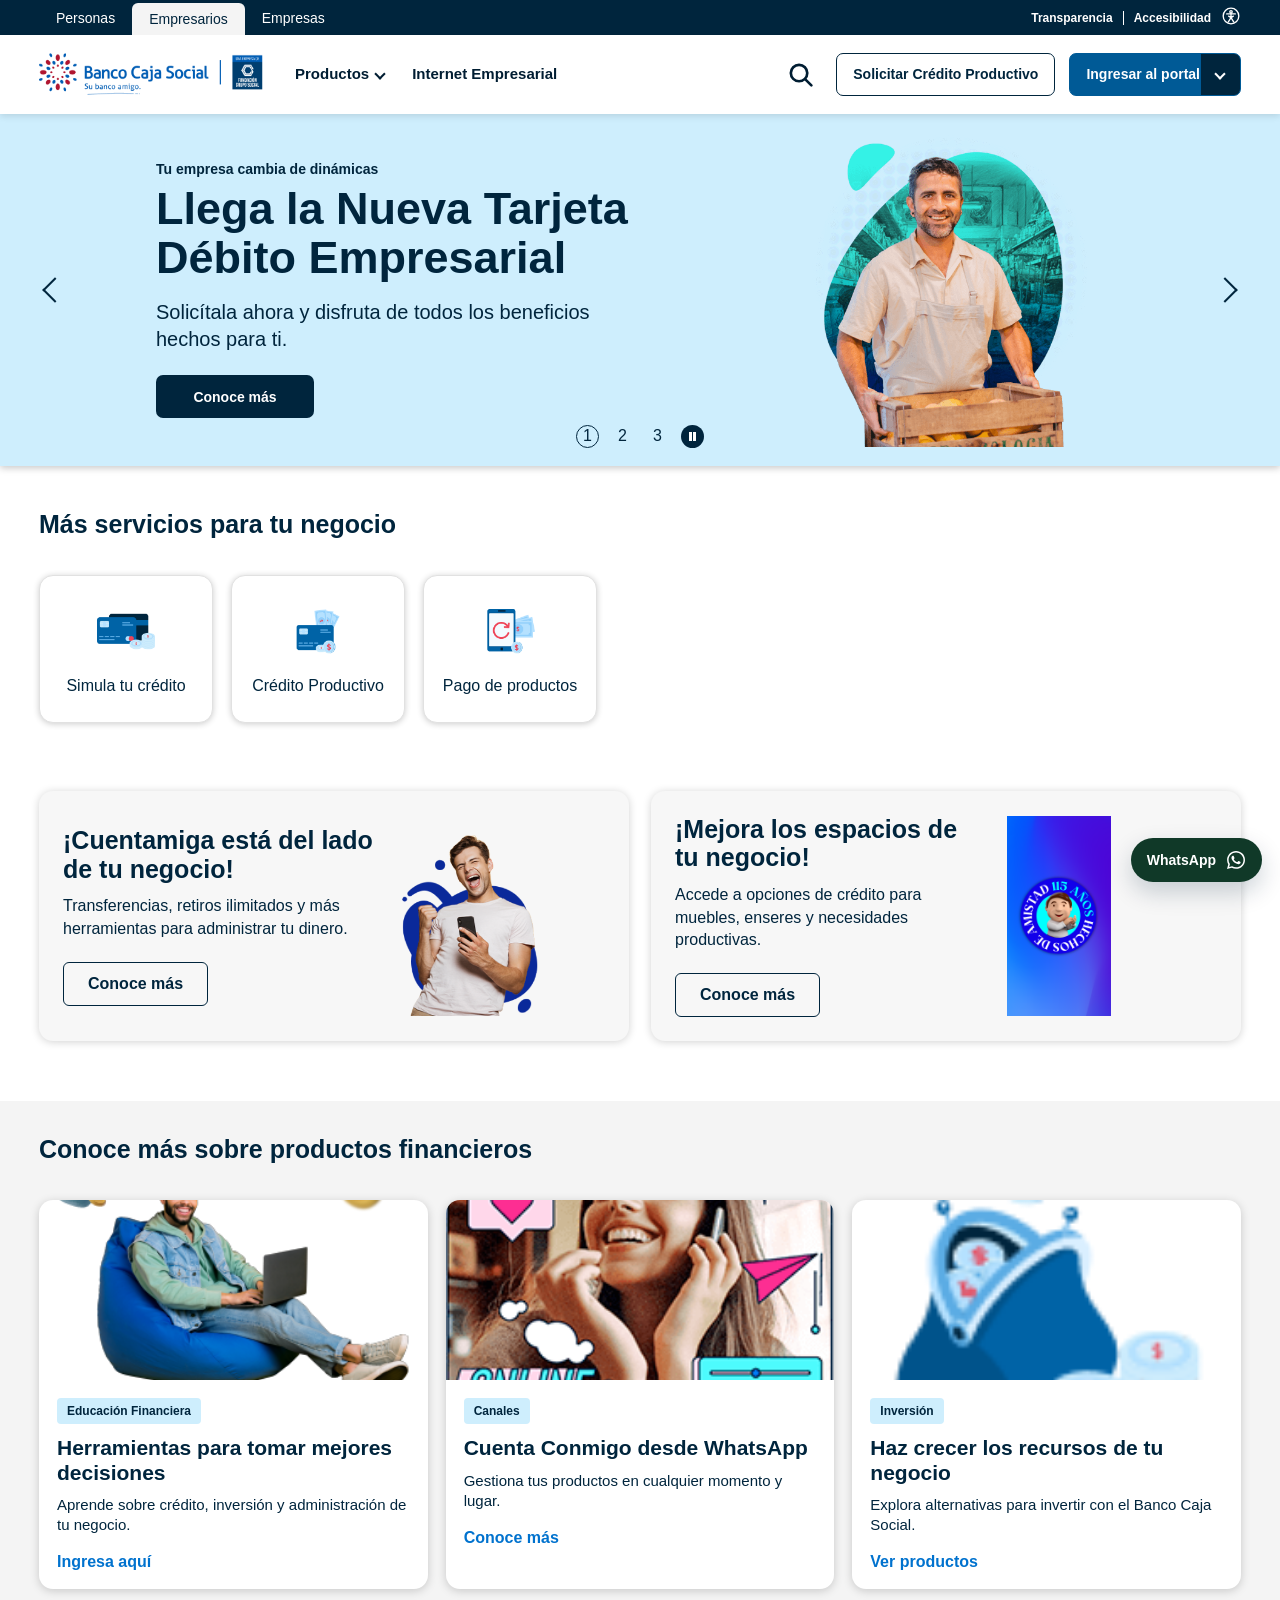
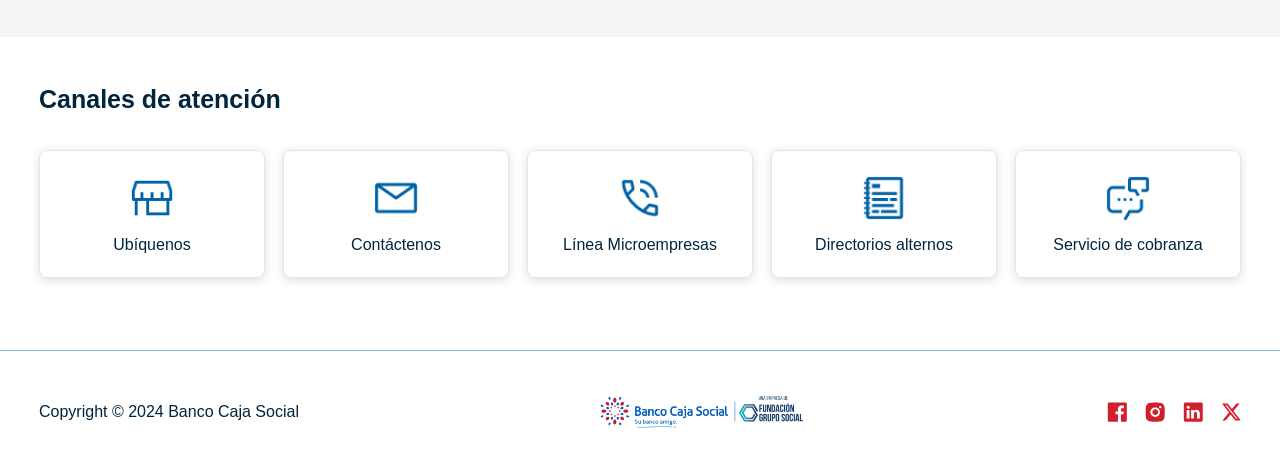
==== pages/empresarios.html @ c1ce2071 "Login y mas paginas" ====
<!DOCTYPE html>
<html lang="es-CO">
<head>
  <meta charset="UTF-8">
  <meta name="viewport" content="width=device-width, initial-scale=1.0">
  <meta name="description" content="Productos financieros para negocios y emprendedores del Banco Caja Social.">
  <title>Productos financieros para negocios y emprendedores</title>
  <link rel="icon" type="image/webp" href="../Images/iso-ban-caja-social.webp">
  <link rel="stylesheet" href="empresarios.css">
</head>
<body>
  <header class="business-header">
    <div class="topbar">
      <div class="container topbar-content">
        <nav class="audience-tabs" aria-label="Tipo de cliente">
          <a class="tab" href="../index.html">Personas</a>
          <a class="tab active" href="empresarios.html">Empresarios</a>
          <a class="tab" href="empresas.html">Empresas</a>
        </nav>

        <div class="topbar-links">
          <a href="#">Transparencia</a>
          <a href="#">Accesibilidad</a>
          <span class="accessibility-icon" aria-hidden="true">
            <svg viewBox="0 0 24 24">
              <circle cx="12" cy="12" r="9.4"></circle>
              <circle cx="12" cy="6.9" r="1.45"></circle>
              <path d="M6.8 9.5h10.4M12 8.8v5.1m0 0-3.2 5.1m3.2-5.1 3.2 5.1m-3.2-5.1-2.8-1.8m2.8 1.8 2.8-1.8"></path>
            </svg>
          </span>
        </div>
      </div>
    </div>

    <nav class="main-nav">
      <div class="container nav-layout">
        <a class="brand" href="empresarios.html">
          <img src="../Images/Logo_type2.png" alt="Banco Caja Social">
        </a>

        <button class="menu-toggle" type="button" aria-expanded="false" aria-controls="business-menu">
          <span>Menú</span>
          <i aria-hidden="true"></i>
        </button>

        <div class="nav-menu" id="business-menu">
          <ul class="primary-links">
            <li class="has-mega">
              <button type="button" class="nav-link">Productos <span aria-hidden="true"></span></button>
              <div class="mega-menu">
                <div class="mega-layout">
                  <div class="mega-categories">
                    <a class="active" href="#">Pagos y Recaudos</a>
                    <a href="#">Cuentas Bancarias</a>
                    <a href="#">Crédito Microempresa</a>
                    <a href="#">Inversión</a>
                    <a href="#">Seguros</a>
                    <a href="#">Tarjetas de Crédito</a>
                  </div>
                  <div class="mega-products">
                    <a href="#">Recaudo</a>
                    <a href="#">Adquirencia</a>
                    <a href="#">Pagos a Terceros</a>
                    <a href="#">Pagos de Nómina</a>
                    <a href="#">Ver todos los productos</a>
                  </div>
                  <img src="../Images/imagen-menu-personas.png" alt="">
                </div>
              </div>
            </li>
            <li><a class="nav-link" href="#">Internet Empresarial</a></li>
          </ul>

          <div class="nav-actions">
            <button class="search-button" type="button" aria-label="Buscar">
              <svg viewBox="0 0 24 24" aria-hidden="true">
                <circle cx="10.8" cy="10.8" r="6.8"></circle>
                <path d="m16 16 5 5"></path>
              </svg>
            </button>
            <a class="btn btn-outline" href="#">Solicitar Crédito Productivo</a>
            <div class="portal-dropdown">
              <button class="btn btn-primary" type="button" aria-expanded="false">
                Ingresar al portal
                <span aria-hidden="true"></span>
              </button>
              <ul>
                <li><a href="portal-personas.html">Ingresar a portal personas</a></li>
                <li><a href="portal-personas-anterior.html">Ingresar a portal empresas</a></li>
              </ul>
            </div>
          </div>
        </div>
      </div>
    </nav>
  </header>

  <main>
    <section class="hero-carousel" aria-label="Promociones para empresarios">
      <div class="hero-track">
        <article class="hero-slide active hero-blue">
          <div class="container hero-layout">
            <div class="hero-media">
              <img src="../Images/Banner2.png" alt="Empresario con caja de productos">
            </div>
            <div class="hero-copy">
              <p>Tu empresa cambia de dinámicas</p>
              <h1>Llega la Nueva Tarjeta Débito Empresarial</h1>
              <span>Solicítala ahora y disfruta de todos los beneficios hechos para ti.</span>
              <a class="btn btn-dark" href="#">Conoce más</a>
            </div>
          </div>
        </article>

        <article class="hero-slide hero-indigo">
          <div class="container hero-layout">
            <div class="hero-media">
              <img src="../Images/1108-dest-compra-de-cartera.png" alt="Cliente de crédito productivo">
            </div>
            <div class="hero-copy">
              <p>Crédito Productivo</p>
              <h1>Para que tu negocio siga creciendo</h1>
              <span>Accede a financiación y transforma tus metas en logros reales.</span>
              <a class="btn btn-dark" href="#">¡Inicia tu solicitud!</a>
            </div>
          </div>
        </article>

        <article class="hero-slide hero-yellow">
          <div class="container hero-layout">
            <div class="hero-media">
              <img src="../Images/cuentas.png" alt="Producto financiero para negocios">
            </div>
            <div class="hero-copy">
              <p>Cuentas Bancarias</p>
              <h1>¡Cuentamiga está del lado de tu negocio!</h1>
              <span>Transferencias, retiros ilimitados y más servicios para tu operación.</span>
              <a class="btn btn-dark" href="#">Conoce más</a>
            </div>
          </div>
        </article>
      </div>

      <button class="carousel-arrow prev" type="button" aria-label="Anterior"></button>
      <button class="carousel-arrow next" type="button" aria-label="Siguiente"></button>
      <div class="carousel-indicators" aria-label="Cambiar diapositiva">
        <button class="active" type="button" aria-label="Diapositiva 1">1</button>
        <button type="button" aria-label="Diapositiva 2">2</button>
        <button type="button" aria-label="Diapositiva 3">3</button>
        <button class="pause" type="button" aria-label="Pausar carrusel"><span></span></button>
      </div>
    </section>

    <section class="container services-section">
      <h2>Más servicios para tu negocio</h2>
      <div class="quick-grid">
        <a class="quick-card" href="#">
          <img src="../Images/cuentas.png" alt="">
          <span>Simula tu crédito</span>
        </a>
        <a class="quick-card" href="#">
          <img src="../Images/cuentamiga.png" alt="">
          <span>Crédito Productivo</span>
        </a>
        <a class="quick-card" href="#">
          <img src="../Images/Recargas-PSE.png" alt="">
          <span>Pago de productos</span>
        </a>
      </div>
    </section>

    <section class="container business-cards">
      <article class="feature-card">
        <div>
          <h2>¡Cuentamiga está del lado de tu negocio!</h2>
          <p>Transferencias, retiros ilimitados y más herramientas para administrar tu dinero.</p>
          <a class="outline-link" href="#">Conoce más</a>
        </div>
        <img src="../Images/1109-banpubli-recargas-pse.png" alt="Persona usando servicios digitales">
      </article>

      <article class="feature-card">
        <div>
          <h2>¡Mejora los espacios de tu negocio!</h2>
          <p>Accede a opciones de crédito para muebles, enseres y necesidades productivas.</p>
          <a class="outline-link" href="#">Conoce más</a>
        </div>
        <img src="../Images/1901-cardgr-115anos.png" alt="Emprendedores y clientes del banco">
      </article>
    </section>

    <section class="more-info">
      <div class="container">
        <h2>Conoce más sobre productos financieros</h2>
        <div class="info-grid">
          <article class="info-card">
            <img src="../Images/Recom-pq-amigos-de-las-finanzas.png" alt="">
            <div>
              <span>Educación Financiera</span>
              <h3>Herramientas para tomar mejores decisiones</h3>
              <p>Aprende sobre crédito, inversión y administración de tu negocio.</p>
              <a href="#">Ingresa aquí</a>
            </div>
          </article>
          <article class="info-card">
            <img src="../Images/2611-recom-pq-whatsapp.png" alt="">
            <div>
              <span>Canales</span>
              <h3>Cuenta Conmigo desde WhatsApp</h3>
              <p>Gestiona tus productos en cualquier momento y lugar.</p>
              <a href="#">Conoce más</a>
            </div>
          </article>
          <article class="info-card">
            <img src="../Images/cdt.png" alt="">
            <div>
              <span>Inversión</span>
              <h3>Haz crecer los recursos de tu negocio</h3>
              <p>Explora alternativas para invertir con el Banco Caja Social.</p>
              <a href="#">Ver productos</a>
            </div>
          </article>
        </div>
      </div>
    </section>

    <section class="container channels-section">
      <h2>Canales de atención</h2>
      <div class="channel-grid">
        <a class="channel-card" href="#"><img src="../Images/ubiquenos.png" alt=""><span>Ubíquenos</span></a>
        <a class="channel-card" href="#"><img src="../Images/contactenos.png" alt=""><span>Contáctenos</span></a>
        <a class="channel-card" href="#"><img src="../Images/lineas-de-atencion.png" alt=""><span>Línea Microempresas</span></a>
        <a class="channel-card" href="#"><img src="../Images/directorios-alternos.png" alt=""><span>Directorios alternos</span></a>
        <a class="channel-card" href="#"><img src="../Images/lineas-de-cobranza.png" alt=""><span>Servicio de cobranza</span></a>
      </div>
    </section>
  </main>

  <footer class="business-footer">
    <div class="container footer-layout">
      <p>Copyright © 2024 Banco Caja Social</p>
      <img src="../Images/Logo-Banco-Caja-Social.png" alt="Banco Caja Social">
      <div class="footer-social" aria-label="Redes sociales">
        <a href="#"><img src="../Images/Logo_Facebook.svg" alt="Facebook"></a>
        <a href="#"><img src="../Images/Logo_instagram.svg" alt="Instagram"></a>
        <a href="#"><img src="../Images/Logo_linkendin.svg" alt="LinkedIn"></a>
        <a href="#"><img src="../Images/Logo_twitter.svg" alt="X"></a>
      </div>
    </div>
  </footer>

  <a class="whatsapp-button" href="https://api.whatsapp.com/send?phone=573176436683&text=Hola%2C+necesito+ayuda+" target="_blank" rel="noopener" aria-label="Abrir WhatsApp Banco Caja Social">
    <span>WhatsApp</span>
    <img src="../Images/whatsapp-logo.svg" alt="">
  </a>

  <script src="empresarios.js"></script>
</body>
</html>
---- pages/empresarios.css ----
@font-face{font-family:'Poppins';font-style:normal;font-weight:400;src:local('Poppins'),url('https://fonts.cdnfonts.com/s/16009/Poppins-Regular.woff') format('woff')}
@font-face{font-family:'Poppins';font-style:normal;font-weight:600;src:local('Poppins'),url('https://fonts.cdnfonts.com/s/16009/Poppins-SemiBold.woff') format('woff')}
@font-face{font-family:'Poppins';font-style:normal;font-weight:700;src:local('Poppins'),url('https://fonts.cdnfonts.com/s/16009/Poppins-Bold.woff') format('woff')}
:root{--ink:#00253d;--blue:#005a96;--cyan:#ceeefd;--indigo:#d4e0f9;--yellow:#fef3c7;--paper:#f4f4f4;--line:#d9e1e6}
*{box-sizing:border-box}
body{margin:0;color:var(--ink);font-family:'Poppins',Arial,sans-serif;background:#fff}
a{color:inherit;text-decoration:none}
img{max-width:100%;display:block}
button{font:inherit}
.container{width:min(1202px,calc(100% - 48px));margin:0 auto}
.business-header{position:sticky;top:0;z-index:1000;background:#fff}
.topbar{min-height:35px;background:var(--ink);color:#fff}
.topbar-content{min-height:35px;display:flex;align-items:flex-end;justify-content:space-between}
.audience-tabs,.topbar-links,.nav-actions{display:flex;align-items:center}
.audience-tabs{align-self:stretch}
.tab{display:flex;align-items:center;padding:0 17px;color:#fff;font-size:14px;font-weight:500}
.tab.active{align-self:flex-end;min-height:32px;color:var(--ink);background:#f4f4f4;border-radius:6px 6px 0 0}
.topbar-links{min-height:35px;gap:10px;font-size:12px;font-weight:600}
.topbar-links a+a{padding-left:10px;border-left:1px solid #fff}
.accessibility-icon svg{width:20px;height:20px;fill:none;stroke:currentColor;stroke-width:1.6;stroke-linecap:round;stroke-linejoin:round}
.main-nav{min-height:70px;background:#fff;box-shadow:0 2px 7px rgba(0,0,0,.12)}
.nav-layout{min-height:70px;display:flex;align-items:center;gap:32px}
.brand img{width:224px}
.nav-menu{flex:1;display:flex;align-items:center;justify-content:space-between;gap:24px}
.primary-links{display:flex;align-items:center;gap:28px;margin:0;padding:0;list-style:none}
.nav-link{display:inline-flex;align-items:center;gap:7px;padding:0;color:#001d32;background:transparent;border:0;font-size:15px;font-weight:600;cursor:pointer}
.nav-link span,.portal-dropdown button span{width:8px;height:8px;border-right:2px solid currentColor;border-bottom:2px solid currentColor;transform:rotate(45deg)}
.has-mega{position:static}
.mega-menu{display:none;position:absolute;top:105px;left:0;width:100%;background:#fff;box-shadow:0 8px 18px rgba(0,0,0,.18)}
.has-mega:hover .mega-menu{display:block}
.mega-layout{width:min(1202px,calc(100% - 48px));min-height:330px;display:grid;grid-template-columns:300px 1fr 310px;gap:36px;margin:0 auto;padding:36px 0}
.mega-categories{display:flex;flex-direction:column;gap:4px;padding-right:28px;border-right:1px solid var(--ink)}
.mega-categories a{min-height:38px;display:flex;align-items:center;padding:0 18px;border-radius:5px;font-size:15px;font-weight:600}
.mega-categories a.active{background:var(--cyan)}
.mega-products{display:grid;grid-template-columns:1fr 1fr;align-content:start;gap:22px 38px;padding-top:8px}
.mega-products a{font-size:15px;font-weight:500}
.mega-products a:last-child{color:#0072ce;text-decoration:underline}
.mega-layout img{align-self:end}
.nav-actions{gap:14px}
.search-button{width:44px;height:44px;display:grid;place-items:center;background:#fff;border:0;color:#001d32}
.search-button svg{width:29px;height:29px;fill:none;stroke:currentColor;stroke-width:2.2;stroke-linecap:round;stroke-linejoin:round}
.btn{min-height:43px;display:inline-flex;align-items:center;justify-content:center;border-radius:7px;padding:10px 16px;font-size:14px;font-weight:700}
.btn-outline{border:1px solid var(--ink);background:#fff}
.btn-primary{gap:16px;color:#fff;background:linear-gradient(to right,#005a96 0,#005a96 calc(100% - 39px),var(--ink) calc(100% - 39px),var(--ink) 100%);border:1px solid #005a96}
.single-login{min-width:156px;background:#005a96}
.portal-dropdown{position:relative}
.portal-dropdown ul{display:none;position:absolute;right:0;top:43px;width:224px;margin:0;padding:0;list-style:none;background:#fff;border:1px solid #9a9a9a;border-radius:0 0 6px 6px;overflow:hidden}
.portal-dropdown.open ul{display:block}
.portal-dropdown li+li{border-top:1px solid #9a9a9a}
.portal-dropdown a{display:block;padding:12px 15px;color:var(--ink);font-size:15px;font-weight:600;line-height:1.15}
.menu-toggle{display:none}
.hero-carousel{position:relative;background:var(--cyan);box-shadow:0 2px 7px rgba(0,0,0,.22)}
.hero-slide{display:none;min-height:352px}
.hero-slide.active{display:block}
.hero-blue{background:var(--cyan)}
.hero-indigo{background:var(--indigo)}
.hero-yellow{background:var(--yellow)}
.hero-layout{height:352px;display:grid;grid-template-columns:minmax(430px,540px) minmax(340px,450px);align-items:center;justify-content:center;gap:62px}
.hero-media{order:2}
.hero-media img{max-height:315px;object-fit:contain;margin:0 auto}
.hero-copy{order:1;padding-left:42px}
.hero-copy p{margin:0 0 8px;font-size:14px;font-weight:600}
.hero-copy h1{max-width:540px;margin:0 0 17px;font-size:45px;line-height:1.08;font-weight:700}
.hero-copy span{display:block;max-width:560px;margin:0 0 23px;font-size:20px;line-height:1.32}
.btn-dark{min-width:158px;color:#fff;background:var(--ink)}
.carousel-arrow{position:absolute;top:50%;width:18px;height:18px;background:transparent;border:0;border-top:2px solid var(--ink);border-right:2px solid var(--ink);cursor:pointer}
.carousel-arrow.prev{left:46px;transform:translateY(-50%) rotate(-135deg)}
.carousel-arrow.next{right:46px;transform:translateY(-50%) rotate(45deg)}
.carousel-indicators{position:absolute;left:50%;bottom:18px;display:flex;align-items:center;gap:12px;transform:translateX(-50%)}
.carousel-indicators button:not(.pause){width:23px;height:23px;border:1px solid transparent;border-radius:50%;background:transparent;color:var(--ink);cursor:pointer}
.carousel-indicators button.active{border-color:var(--ink)}
.pause{width:23px;height:23px;display:grid;place-items:center;border:0;border-radius:50%;background:var(--ink);color:#fff;cursor:pointer}
.pause span{width:7px;height:9px;border-left:3px solid currentColor;border-right:3px solid currentColor}
.services-section{padding:44px 0 48px}
.services-section h2,.more-info h2,.channels-section h2{margin:0 0 36px;font-size:25px;font-weight:700}
.quick-grid{display:grid;grid-template-columns:repeat(3,174px);gap:18px}
.quick-card{height:148px;display:flex;flex-direction:column;align-items:center;justify-content:center;gap:16px;text-align:center;background:#fff;border:1px solid #e1e1e1;border-radius:14px;box-shadow:0 1px 6px rgba(0,0,0,.2)}
.quick-card img{width:58px;height:58px;object-fit:contain}
.quick-card span{font-size:16px}
.business-cards{display:grid;grid-template-columns:1fr 1fr;gap:22px;padding:20px 0 60px}
.feature-card{min-height:245px;display:grid;grid-template-columns:1fr 210px;gap:20px;align-items:center;padding:24px;background:#f7f7f7;border-radius:14px;box-shadow:0 1px 8px rgba(0,0,0,.18)}
.feature-card h2{margin:0 0 12px;font-size:25px;line-height:1.15}
.feature-card p{margin:0 0 22px;font-size:16px;line-height:1.4}
.feature-card img{max-height:200px;object-fit:contain}
.outline-link{min-height:44px;display:inline-flex;align-items:center;justify-content:center;padding:0 24px;border:1px solid var(--ink);border-radius:6px;font-weight:600}
.more-info{padding:34px 0 48px;background:var(--paper)}
.company-more{padding-top:56px}
.info-grid{display:grid;grid-template-columns:repeat(3,1fr);gap:18px}
.info-card{overflow:hidden;background:#fff;border-radius:14px;box-shadow:0 2px 10px rgba(0,0,0,.18)}
.info-card img{width:100%;height:180px;object-fit:cover}
.info-card div{padding:18px}
.info-card span{display:inline-flex;margin-bottom:12px;padding:6px 10px;background:var(--cyan);border-radius:4px;font-size:12px;font-weight:600}
.info-card h3{margin:0 0 10px;font-size:21px;line-height:1.15}
.info-card p{margin:0 0 18px;font-size:15px;line-height:1.35}
.info-card a{color:#0072ce;font-weight:700}
.channels-section{padding:48px 0 72px}
.channel-grid{display:grid;grid-template-columns:repeat(5,1fr);gap:18px}
.channel-card{min-height:128px;display:flex;flex-direction:column;align-items:center;justify-content:center;gap:14px;text-align:center;border:1px solid #e4e4e4;border-radius:8px;box-shadow:0 2px 10px rgba(0,37,61,.16)}
.channel-card img{width:48px;height:48px;object-fit:contain}
.business-footer{padding:30px 0;border-top:1px solid #8cb5d3}
.company-banner{padding:52px 0;background:#f4f4f4}
.company-banner-layout{display:grid;grid-template-columns:360px 1fr;align-items:center;gap:70px}
.company-banner img{max-height:260px;object-fit:contain;justify-self:center}
.company-banner p{margin:0 0 10px;font-size:14px;font-weight:700}
.company-banner h2{max-width:620px;margin:0 0 16px;font-size:32px;line-height:1.15}
.company-banner span{display:block;max-width:620px;margin:0 0 24px;font-size:18px;line-height:1.35}
.company-reminder{margin-bottom:64px;padding:24px 28px;background:#f4f7fa;border-left:5px solid #0063a7;border-radius:8px}
.company-reminder p{margin:0;color:var(--ink);font-size:15px;line-height:1.5}
.company-reminder p+p{margin-top:12px}
.company-reminder a{color:#0072ce;font-weight:700;text-decoration:underline}
.footer-layout{display:flex;align-items:center;justify-content:space-between;gap:28px}
.footer-layout>img{width:205px}
.footer-social{display:flex;gap:18px}
.footer-social img{width:20px;height:20px}
.whatsapp-button{position:fixed;right:18px;bottom:18px;z-index:900;min-height:44px;display:inline-flex;align-items:center;gap:10px;padding:0 16px;color:#fff;background:#103928;border-radius:999px;box-shadow:0 10px 24px rgba(0,37,61,.2);font-size:14px;font-weight:700}
.whatsapp-button img{width:20px;height:20px}
@media (max-width:991px){
  .container{width:min(100% - 32px,760px)}
  .topbar-content{align-items:stretch;flex-direction:column}
  .audience-tabs{justify-content:center}
  .topbar-links{justify-content:center}
  .nav-layout{min-height:62px;justify-content:space-between}
  .brand img{width:180px}
  .menu-toggle{display:inline-flex;align-items:center;gap:10px;background:#fff;border:0;color:var(--ink);font-weight:600}
  .menu-toggle i,.menu-toggle i::before,.menu-toggle i::after{width:24px;border-top:3px solid var(--ink);content:"";display:block}
  .menu-toggle i{display:grid;gap:5px}
  .nav-menu{display:none;position:absolute;top:100%;left:0;right:0;flex-direction:column;align-items:stretch;padding:20px 24px;background:#fff;box-shadow:0 8px 20px rgba(0,0,0,.18)}
  .nav-menu.open{display:flex}
  .primary-links,.nav-actions{flex-direction:column;align-items:stretch}
  .mega-menu{position:static;box-shadow:none}
  .has-mega:hover .mega-menu{display:none}
  .has-mega.open .mega-menu{display:block}
  .mega-layout{width:100%;min-height:0;display:block;padding:18px 0}
  .mega-products,.mega-layout img{display:none}
  .hero-layout{height:auto;min-height:500px;grid-template-columns:1fr;gap:18px;padding:28px 0 78px;text-align:center}
  .hero-copy{order:2;padding-left:0}
  .hero-media{order:1}
  .hero-copy h1{font-size:34px}
  .hero-copy span{font-size:17px}
  .quick-grid,.business-cards,.info-grid,.channel-grid{grid-template-columns:1fr 1fr}
  .company-banner-layout{grid-template-columns:1fr;gap:24px;text-align:center}
  .company-banner h2,.company-banner span{margin-left:auto;margin-right:auto}
}
@media (max-width:575px){
  .container{width:min(100% - 24px,420px)}
  .topbar-links{display:none}
  .audience-tabs{justify-content:flex-start;overflow-x:auto}
  .brand img{width:165px}
  .hero-copy h1{font-size:26px}
  .quick-grid,.business-cards,.info-grid,.channel-grid{grid-template-columns:1fr}
  .feature-card{grid-template-columns:1fr}
  .footer-layout{flex-direction:column;text-align:center}
  .whatsapp-button span{display:none}
}
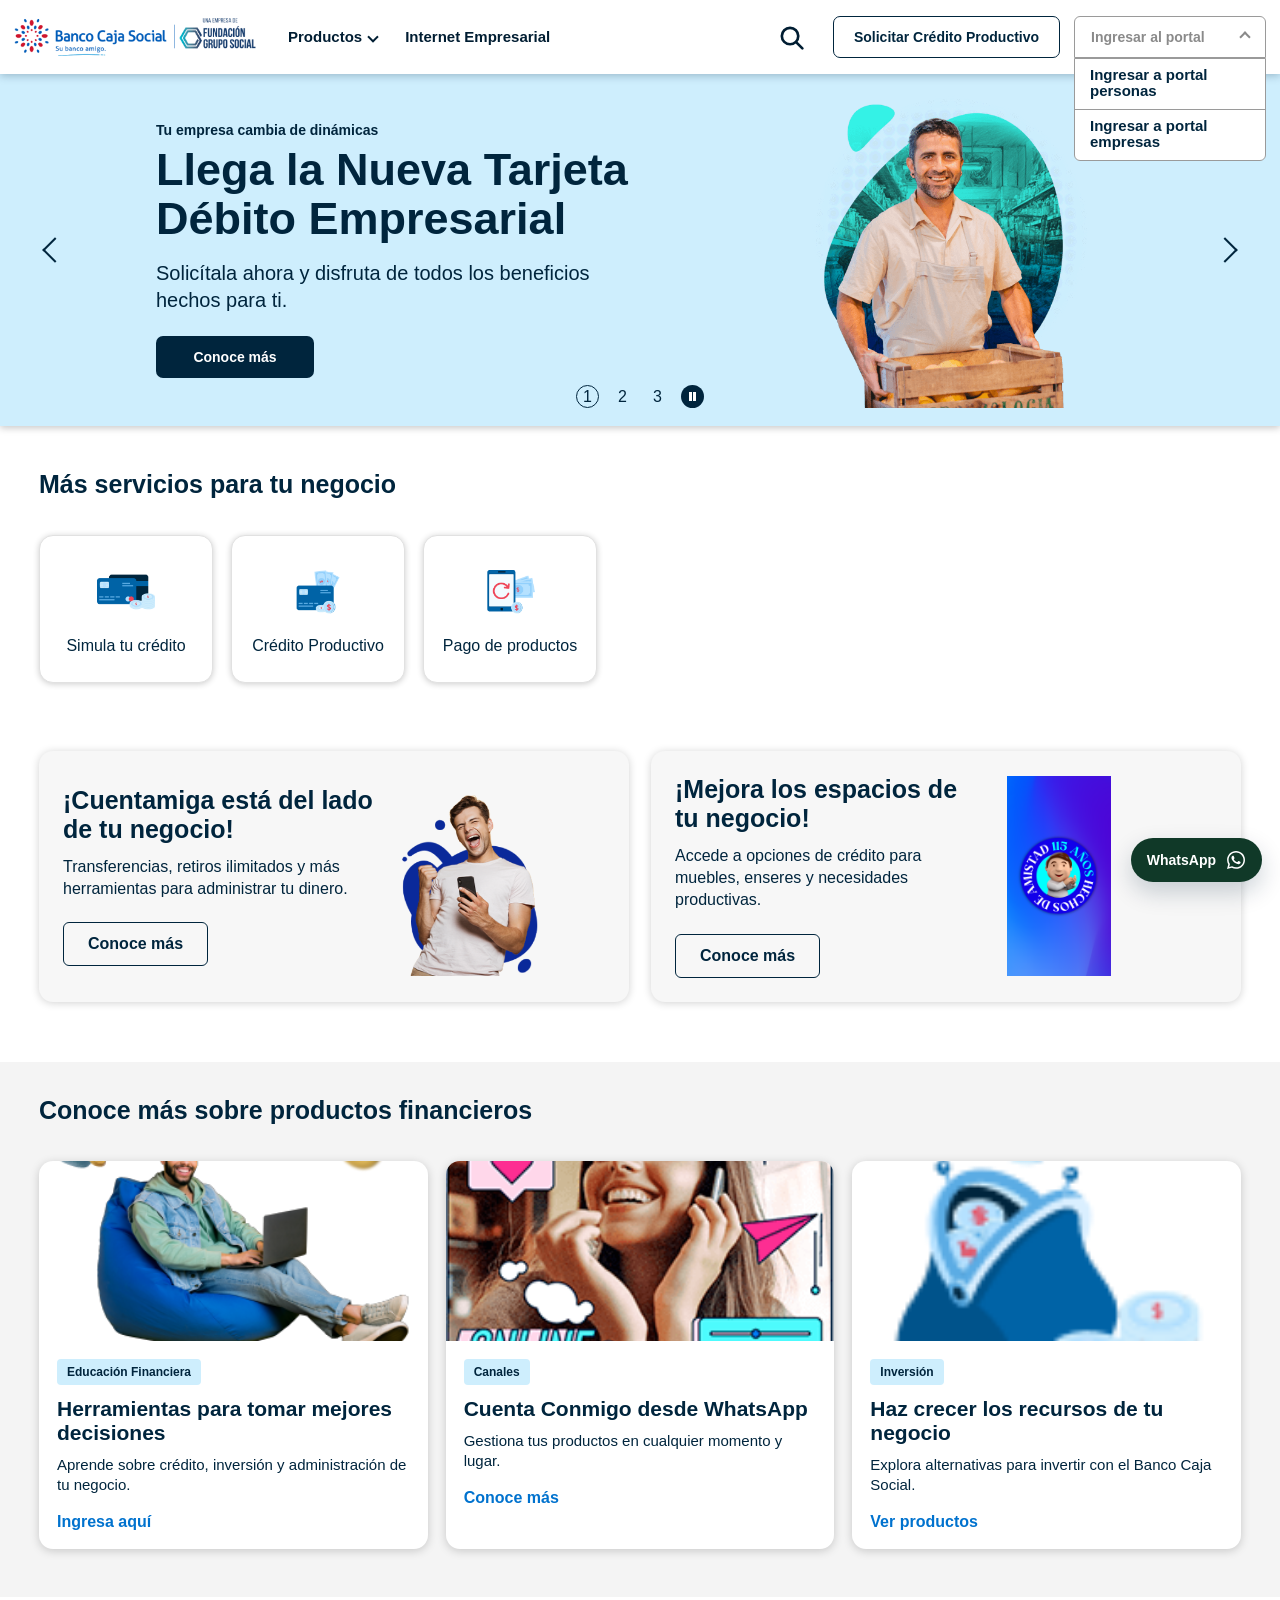
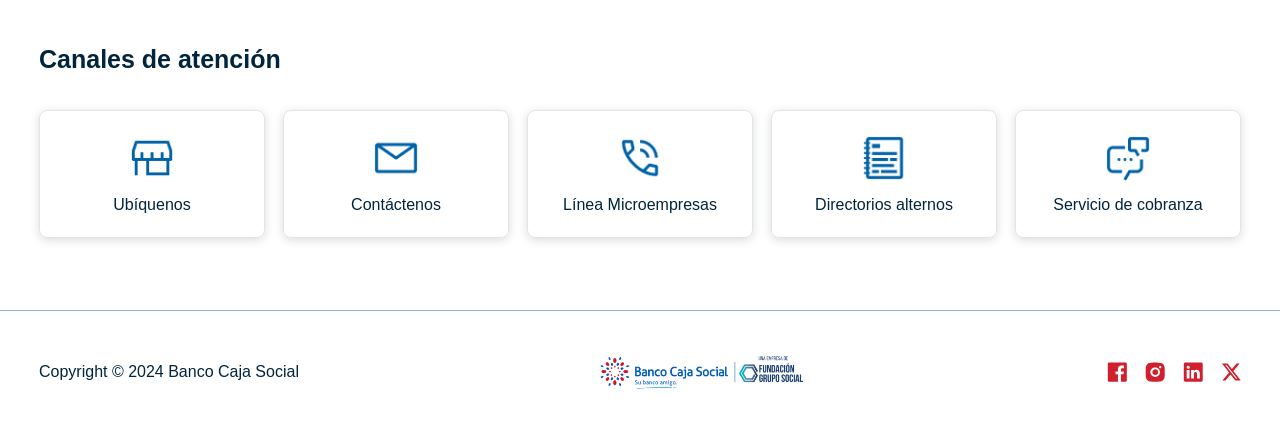
==== commit 7a580201: "Header Empresarios" ====
--- a/pages/empresarios.html
+++ b/pages/empresarios.html
@@ -8,7 +8,7 @@
   <link rel="icon" type="image/webp" href="../Images/iso-ban-caja-social.webp">
   <link rel="stylesheet" href="empresarios.css">
 </head>
-<body>
+<body class="empresarios-page">
   <header class="business-header">
     <div class="topbar">
       <div class="container topbar-content">
@@ -35,7 +35,7 @@
     <nav class="main-nav">
       <div class="container nav-layout">
         <a class="brand" href="empresarios.html">
-          <img src="../Images/Logo_type2.png" alt="Banco Caja Social">
+          <img src="../Images/Logo-Banco-Caja-Social.png" alt="Banco Caja Social">
         </a>
 
         <button class="menu-toggle" type="button" aria-expanded="false" aria-controls="business-menu">
@@ -79,8 +79,8 @@
               </svg>
             </button>
             <a class="btn btn-outline" href="#">Solicitar Crédito Productivo</a>
-            <div class="portal-dropdown">
-              <button class="btn btn-primary" type="button" aria-expanded="false">
+            <div class="portal-dropdown open">
+              <button class="btn btn-primary" type="button" aria-expanded="true">
                 Ingresar al portal
                 <span aria-hidden="true"></span>
               </button>
--- a/pages/empresarios.css
+++ b/pages/empresarios.css
@@ -114,6 +114,23 @@
 .footer-social img{width:20px;height:20px}
 .whatsapp-button{position:fixed;right:18px;bottom:18px;z-index:900;min-height:44px;display:inline-flex;align-items:center;gap:10px;padding:0 16px;color:#fff;background:#103928;border-radius:999px;box-shadow:0 10px 24px rgba(0,37,61,.2);font-size:14px;font-weight:700}
 .whatsapp-button img{width:20px;height:20px}
+.empresarios-page .topbar{display:none}
+.empresarios-page .main-nav{min-height:74px;box-shadow:0 2px 8px rgba(0,37,61,.25)}
+.empresarios-page .main-nav .container{width:calc(100% - 28px);max-width:none}
+.empresarios-page .nav-layout{min-height:74px;gap:30px}
+.empresarios-page .brand img{width:244px}
+.empresarios-page .primary-links{gap:28px}
+.empresarios-page .nav-link{font-size:15px;font-weight:600}
+.empresarios-page .nav-menu{gap:28px}
+.empresarios-page .nav-actions{gap:14px}
+.empresarios-page .search-button{width:48px;height:48px;margin-right:4px}
+.empresarios-page .btn{min-height:42px;border-radius:7px;font-size:14px}
+.empresarios-page .btn-outline{min-width:227px;color:var(--ink);border-color:var(--ink)}
+.empresarios-page .portal-dropdown .btn-primary{min-width:192px;justify-content:space-between;color:#8a8a8a;background:#fff;border-color:#9a9a9a;border-radius:6px 6px 0 0}
+.empresarios-page .portal-dropdown .btn-primary span{transform:rotate(225deg);color:#8a8a8a}
+.empresarios-page .portal-dropdown ul{top:42px;width:192px;display:block}
+.empresarios-page .portal-dropdown a{min-height:50px;padding:8px 15px;font-size:15px;line-height:1.05}
+.empresarios-page .mega-menu{top:74px}
 @media (max-width:991px){
   .container{width:min(100% - 32px,760px)}
   .topbar-content{align-items:stretch;flex-direction:column}
